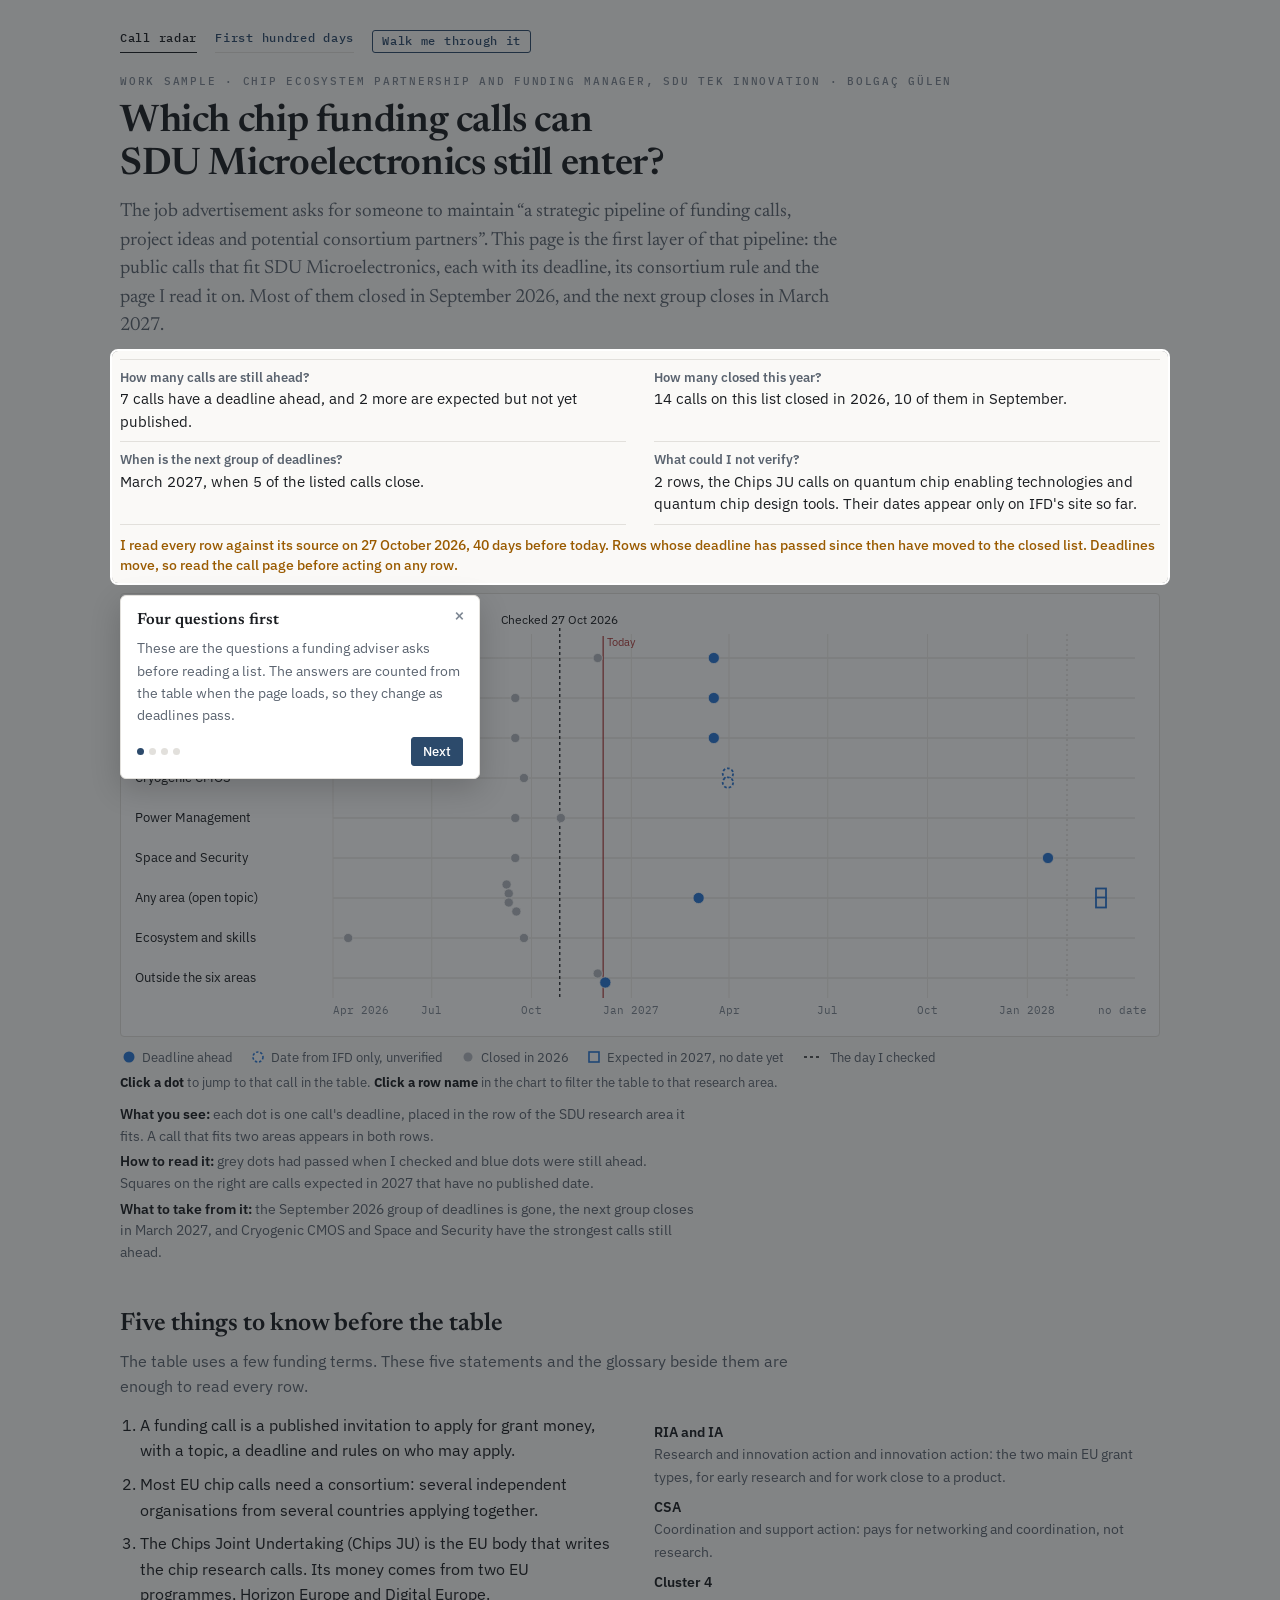
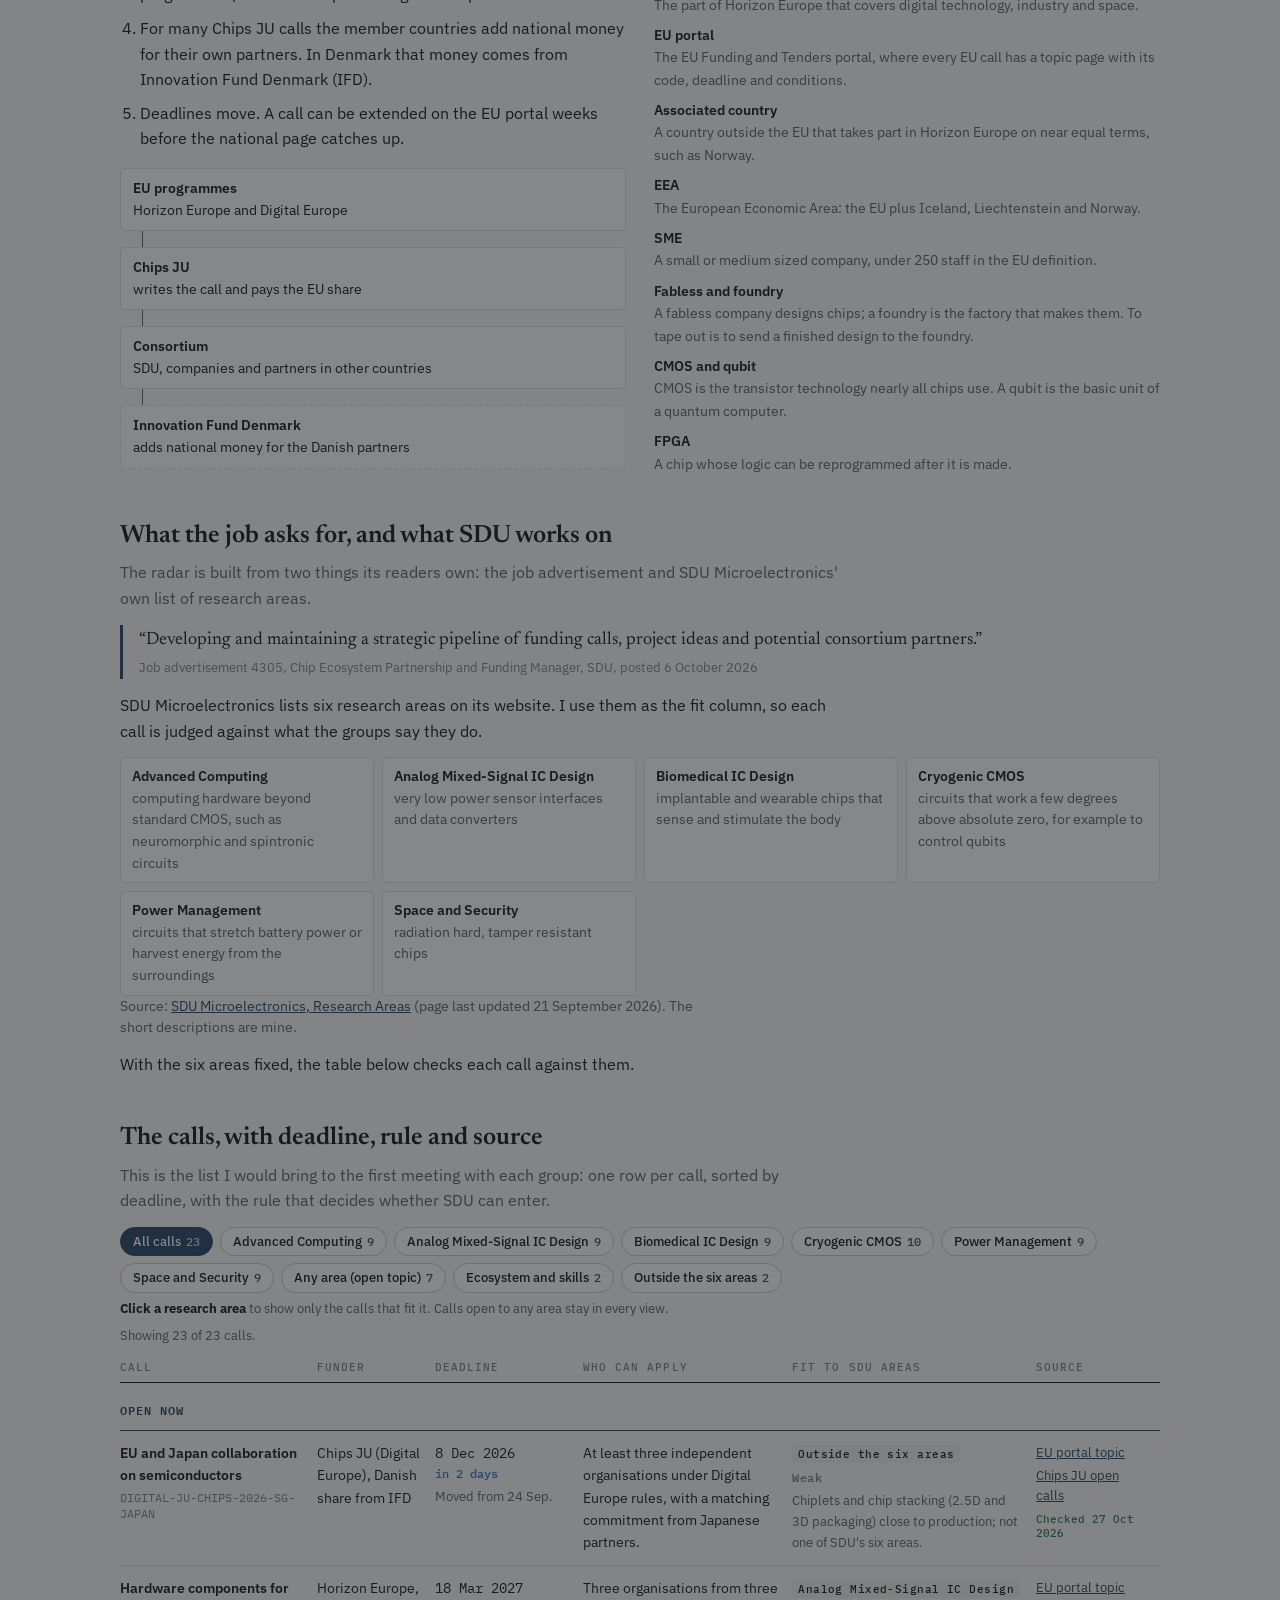
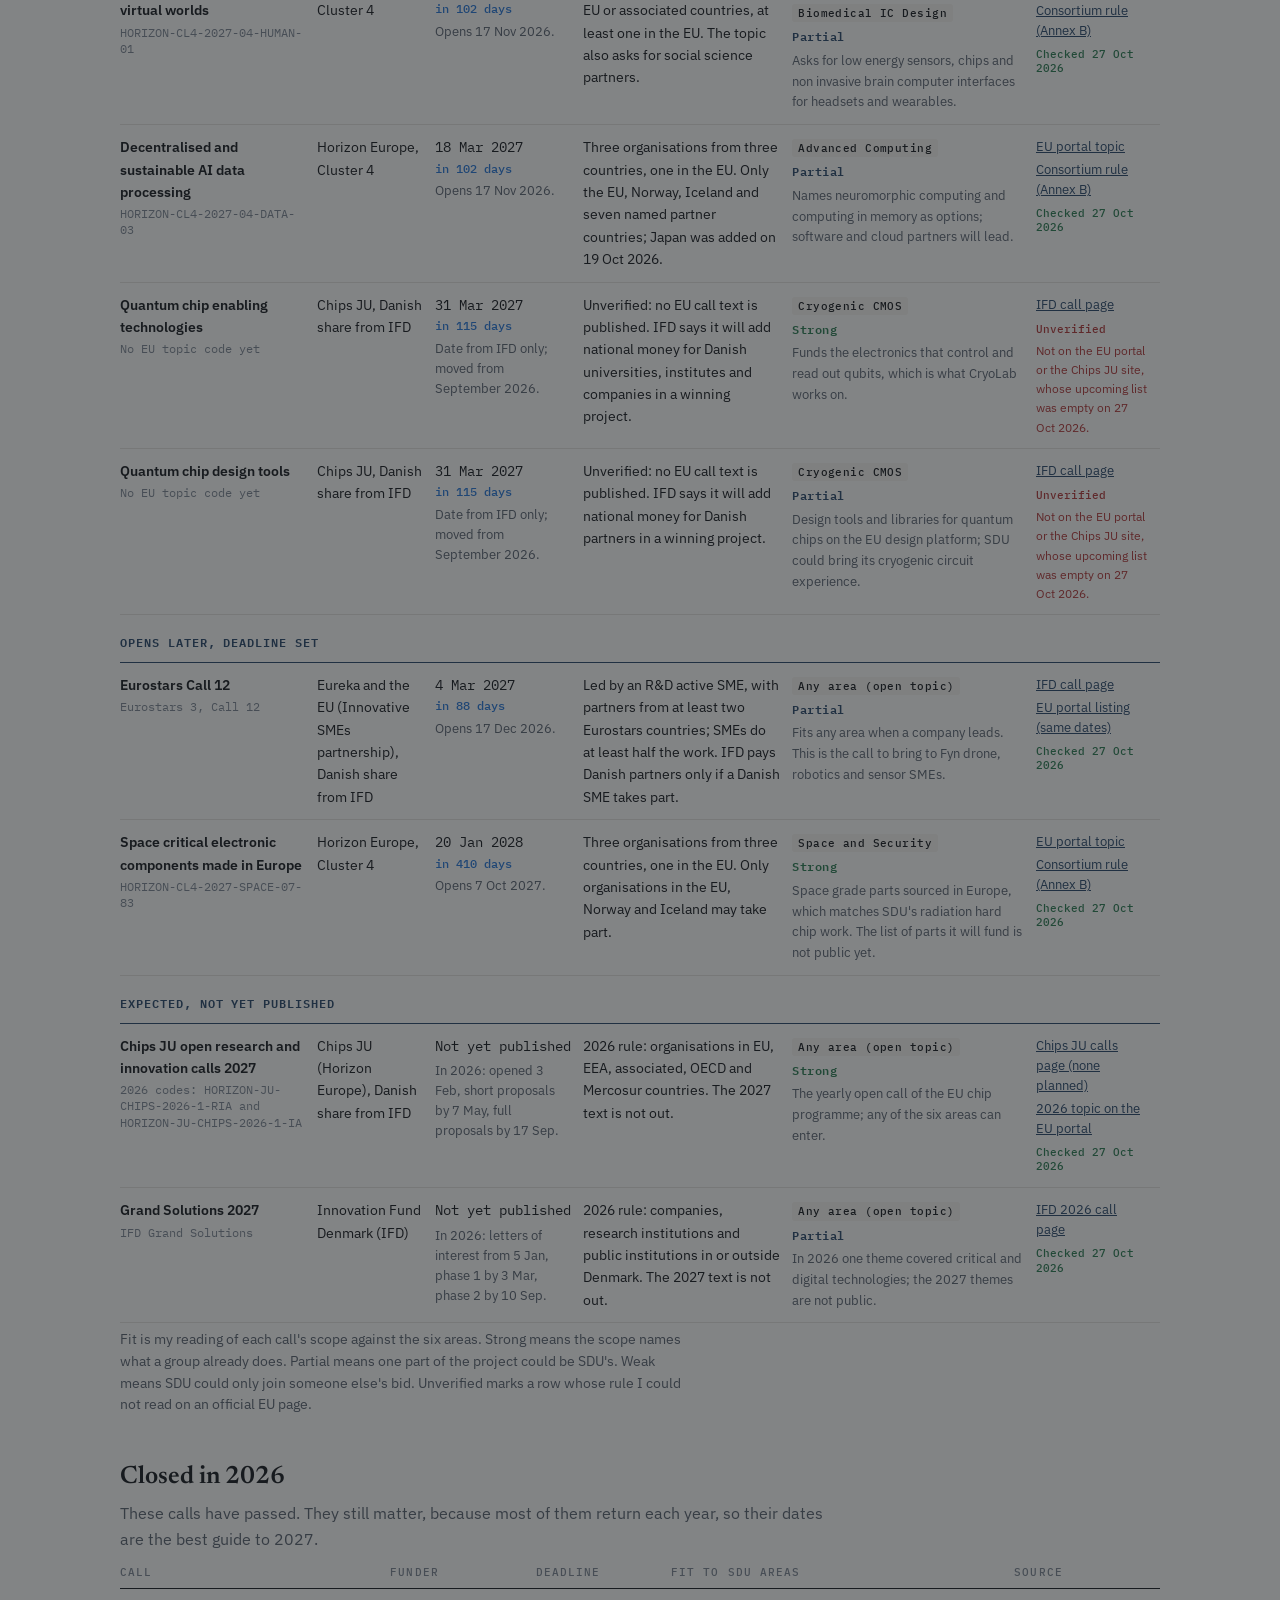
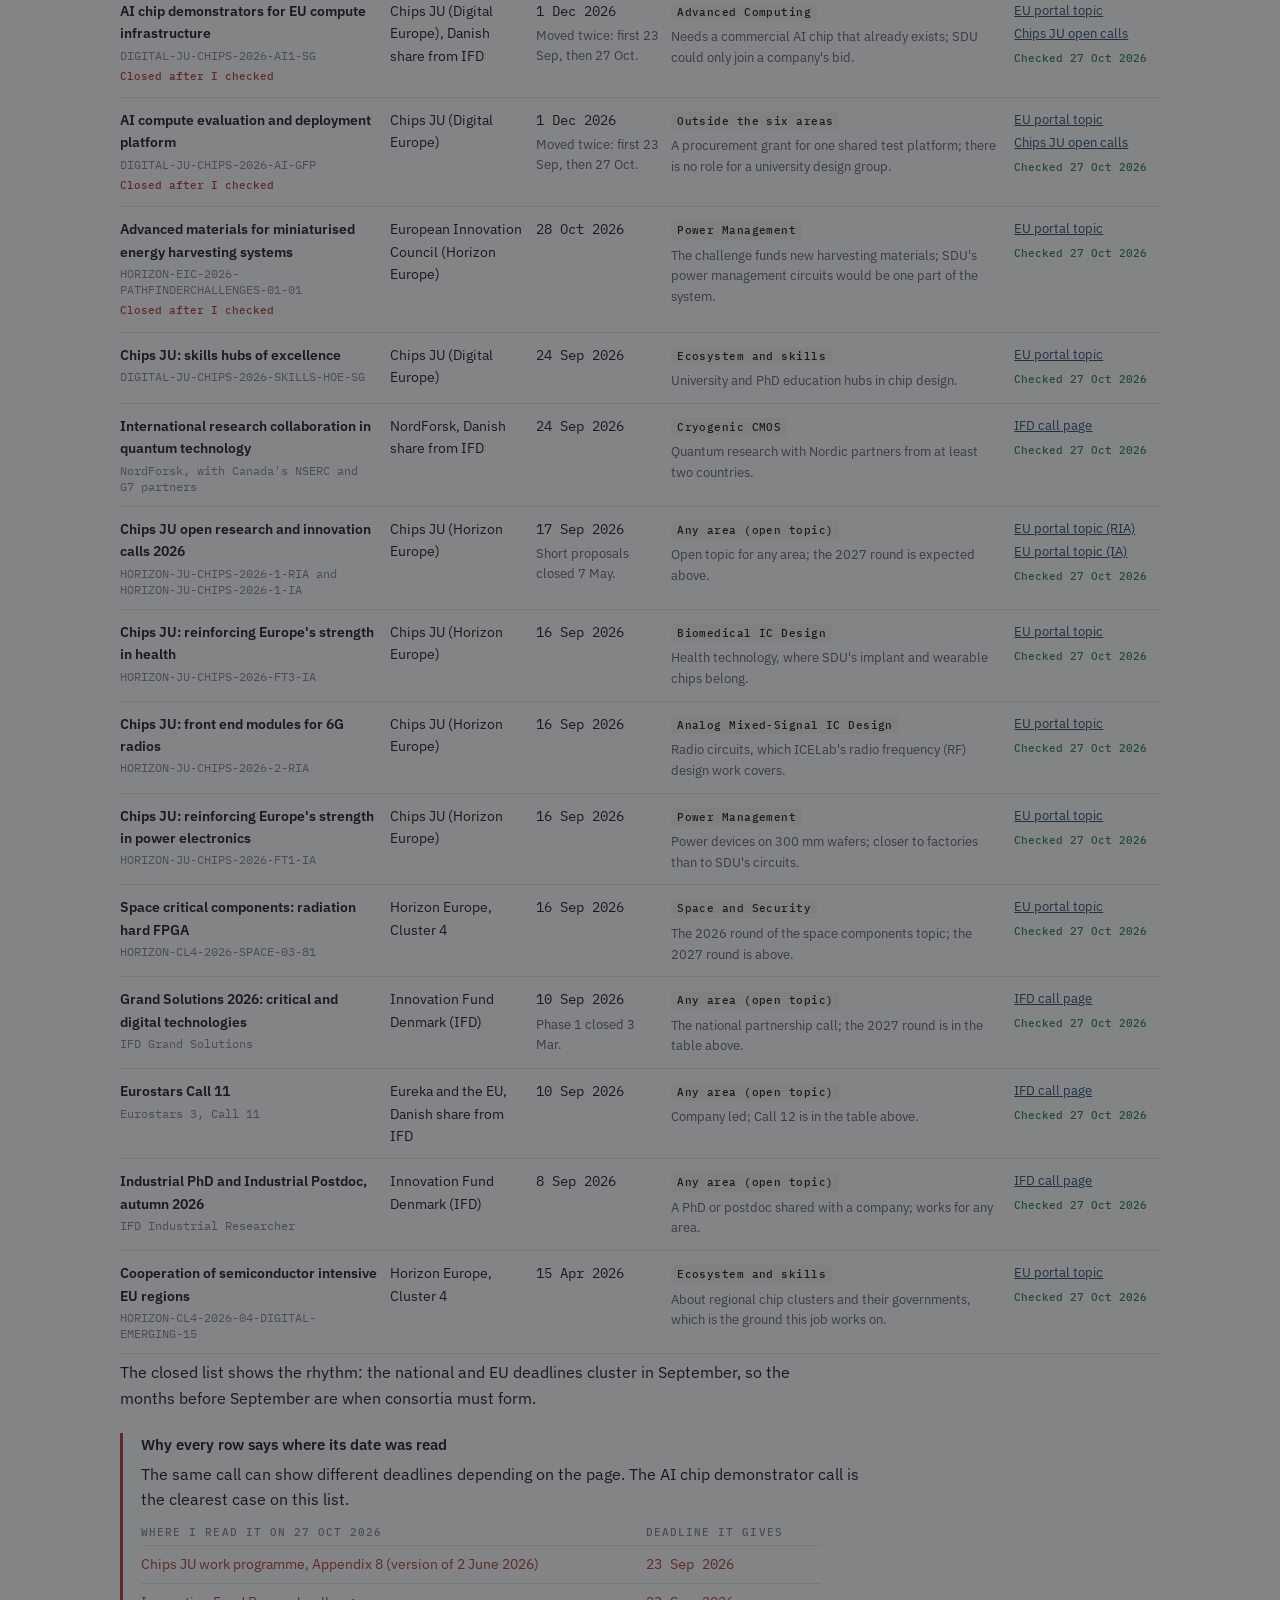
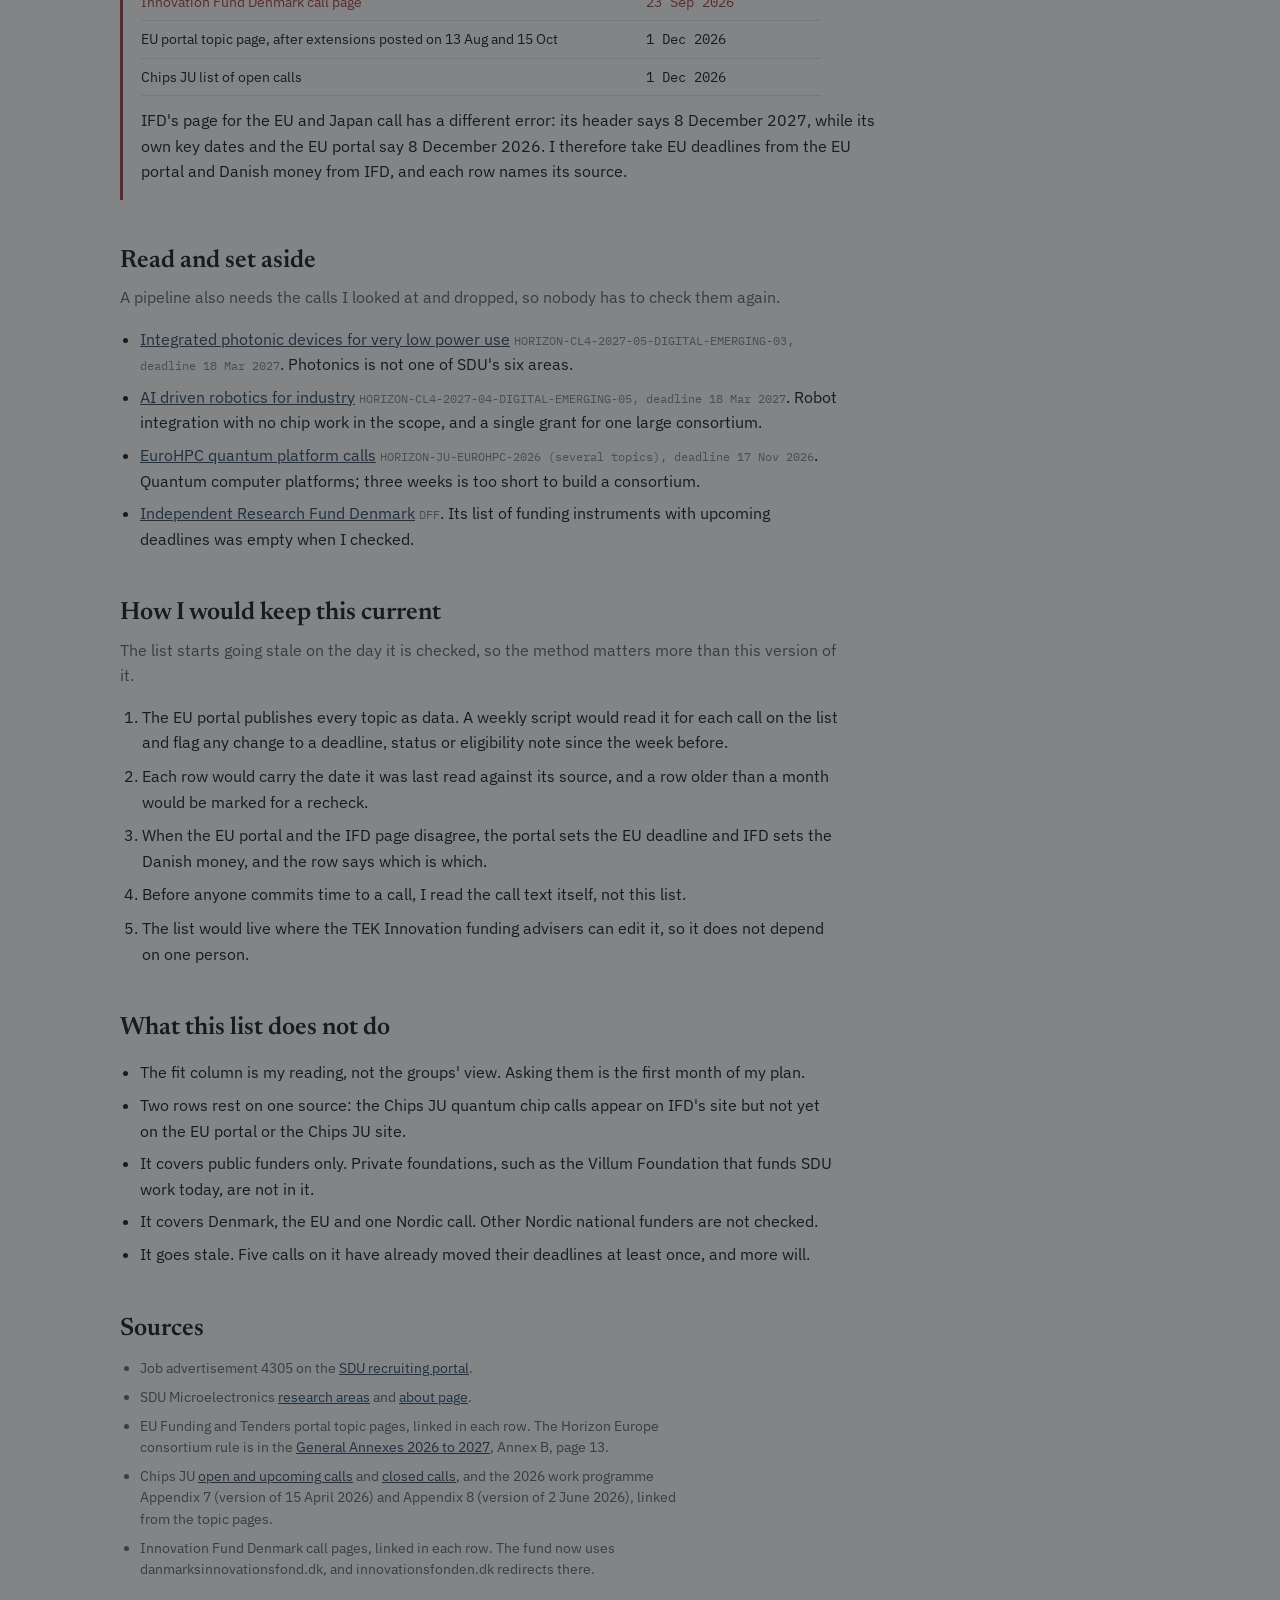
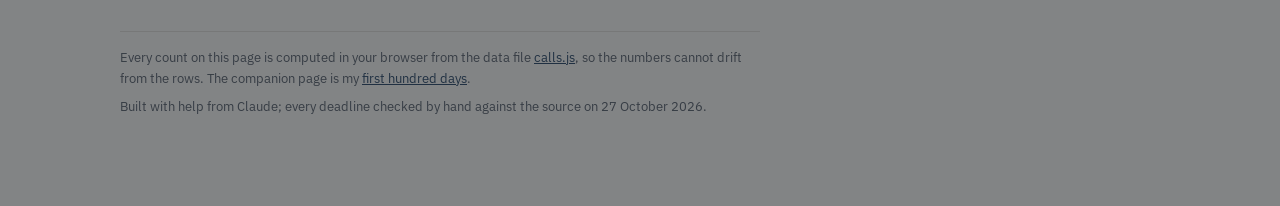
==== index.html @ c06c0b4b "Add call radar and first hundred days pages" ====
<!doctype html>
<html lang="en">
<head>
<meta charset="utf-8">
<meta name="viewport" content="width=device-width, initial-scale=1">
<meta name="color-scheme" content="light">
<title>Call Radar for SDU Microelectronics</title>
<meta name="description" content="Public funding calls that fit SDU Microelectronics, with deadline, consortium rule and source for each, checked 27 October 2026.">
<link rel="preconnect" href="https://fonts.googleapis.com">
<link rel="preconnect" href="https://fonts.gstatic.com" crossorigin>
<link href="https://fonts.googleapis.com/css2?family=Newsreader:opsz,wght@6..72,400;6..72,600&family=IBM+Plex+Sans:wght@400;500;600&family=IBM+Plex+Mono:wght@400;500;600&display=swap" rel="stylesheet">
<link rel="stylesheet" href="style.css">
</head>
<body>
<div class="wrap">

  <nav class="topnav" aria-label="Pages">
    <a href="./" aria-current="page">Call radar</a>
    <a href="100-days.html">First hundred days</a>
    <button type="button" id="tourbtn">Walk me through it</button>
  </nav>

  <div class="eyebrow">Work sample &middot; Chip Ecosystem Partnership and Funding Manager, SDU TEK Innovation &middot; Bolga&ccedil; G&uuml;len</div>
  <h1>Which chip funding calls can SDU Microelectronics still enter?</h1>
  <p class="standfirst">The job advertisement asks for someone to maintain &ldquo;a strategic pipeline of
  funding calls, project ideas and potential consortium partners&rdquo;. This page is the first layer of that
  pipeline: the public calls that fit SDU Microelectronics, each with its deadline, its consortium rule and
  the page I read it on. Most of them closed in September 2026, and the next group closes in March 2027.</p>

  <div id="headline">
    <div class="qa" id="qa">
      <div><b>How many calls are still ahead?</b><span id="q1"></span></div>
      <div><b>How many closed this year?</b><span id="q2"></span></div>
      <div><b>When is the next group of deadlines?</b><span id="q3"></span></div>
      <div><b>What could I not verify?</b><span id="q4"></span></div>
    </div>
    <p class="stale" id="stale"></p>
  </div>

  <figure id="bluf">
    <div class="chartbox"><div id="chart"></div></div>
    <div class="legend" id="legend">
      <span><svg width="14" height="14" aria-hidden="true"><circle cx="7" cy="7" r="5.5" fill="#2a78d6"/></svg>Deadline ahead</span>
      <span><svg width="14" height="14" aria-hidden="true"><circle cx="7" cy="7" r="5" fill="#fff" stroke="#2a78d6" stroke-width="1.6" stroke-dasharray="2.4 1.8"/></svg>Date from IFD only, unverified</span>
      <span><svg width="14" height="14" aria-hidden="true"><circle cx="7" cy="7" r="4.5" fill="#b4b9c0"/></svg>Closed in 2026</span>
      <span><svg width="14" height="14" aria-hidden="true"><rect x="2" y="2" width="10" height="10" fill="#fff" stroke="#2a78d6" stroke-width="1.6"/></svg>Expected in 2027, no date yet</span>
      <span><svg width="22" height="14" aria-hidden="true"><line x1="2" y1="7" x2="20" y2="7" stroke="#1a1d21" stroke-width="1.3" stroke-dasharray="3 3"/></svg>The day I checked</span>
    </div>
    <p class="hint"><b>Click a dot</b> to jump to that call in the table. <b>Click a row name</b> in the chart to filter the table to that research area.</p>
    <div class="caption">
      <p><b>What you see:</b> each dot is one call's deadline, placed in the row of the SDU research area it fits. A call that fits two areas appears in both rows.</p>
      <p><b>How to read it:</b> grey dots had passed when I checked and blue dots were still ahead. Squares on the right are calls expected in 2027 that have no published date.</p>
      <p><b>What to take from it:</b> the September 2026 group of deadlines is gone, the next group closes in March 2027, and Cryogenic CMOS and Space and Security have the strongest calls still ahead.</p>
    </div>
  </figure>

  <h2>Five things to know before the table</h2>
  <p class="why">The table uses a few funding terms. These five statements and the glossary beside them are enough to read every row.</p>
  <div class="two">
    <div>
      <ol class="primer">
        <li>A funding call is a published invitation to apply for grant money, with a topic, a deadline and rules on who may apply.</li>
        <li>Most EU chip calls need a consortium: several independent organisations from several countries applying together.</li>
        <li>The Chips Joint Undertaking (Chips JU) is the EU body that writes the chip research calls. Its money comes from two EU programmes, Horizon Europe and Digital Europe.</li>
        <li>For many Chips JU calls the member countries add national money for their own partners. In Denmark that money comes from Innovation Fund Denmark (IFD).</li>
        <li>Deadlines move. A call can be extended on the EU portal weeks before the national page catches up.</li>
      </ol>
      <div class="flow" aria-label="How a Chips JU project is paid for">
        <div class="box"><b>EU programmes</b>Horizon Europe and Digital Europe</div>
        <div class="link"></div>
        <div class="box"><b>Chips JU</b>writes the call and pays the EU share</div>
        <div class="link"></div>
        <div class="box"><b>Consortium</b>SDU, companies and partners in other countries</div>
        <div class="link"></div>
        <div class="box side"><b>Innovation Fund Denmark</b>adds national money for the Danish partners</div>
      </div>
    </div>
    <dl class="gloss">
      <dt>RIA and IA</dt><dd>Research and innovation action and innovation action: the two main EU grant types, for early research and for work close to a product.</dd>
      <dt>CSA</dt><dd>Coordination and support action: pays for networking and coordination, not research.</dd>
      <dt>Cluster 4</dt><dd>The part of Horizon Europe that covers digital technology, industry and space.</dd>
      <dt>EU portal</dt><dd>The EU Funding and Tenders portal, where every EU call has a topic page with its code, deadline and conditions.</dd>
      <dt>Associated country</dt><dd>A country outside the EU that takes part in Horizon Europe on near equal terms, such as Norway.</dd>
      <dt>EEA</dt><dd>The European Economic Area: the EU plus Iceland, Liechtenstein and Norway.</dd>
      <dt>SME</dt><dd>A small or medium sized company, under 250 staff in the EU definition.</dd>
      <dt>Fabless and foundry</dt><dd>A fabless company designs chips; a foundry is the factory that makes them. To tape out is to send a finished design to the foundry.</dd>
      <dt>CMOS and qubit</dt><dd>CMOS is the transistor technology nearly all chips use. A qubit is the basic unit of a quantum computer.</dd>
      <dt>FPGA</dt><dd>A chip whose logic can be reprogrammed after it is made.</dd>
    </dl>
  </div>

  <h2>What the job asks for, and what SDU works on</h2>
  <p class="why">The radar is built from two things its readers own: the job advertisement and SDU Microelectronics' own list of research areas.</p>
  <blockquote>&ldquo;Developing and maintaining a strategic pipeline of funding calls, project ideas and potential consortium partners.&rdquo;
    <cite>Job advertisement 4305, Chip Ecosystem Partnership and Funding Manager, SDU, posted 6 October 2026</cite></blockquote>
  <p>SDU Microelectronics lists six research areas on its website. I use them as the fit column, so each call is judged against what the groups say they do.</p>
  <ul class="areas" id="arealist"></ul>
  <p class="note">Source: <a href="https://www.sdu.dk/en/forskning/sdu-microelectronics/research-areas">SDU Microelectronics, Research Areas</a> (page last updated 21 September 2026). The short descriptions are mine.</p>
  <p>With the six areas fixed, the table below checks each call against them.</p>

  <h2 id="calls">The calls, with deadline, rule and source</h2>
  <p class="why">This is the list I would bring to the first meeting with each group: one row per call, sorted by deadline, with the rule that decides whether SDU can enter.</p>
  <div class="chips" id="areachips" role="group" aria-label="Filter by research area"></div>
  <p class="hint"><b>Click a research area</b> to show only the calls that fit it. Calls open to any area stay in every view.</p>
  <p class="showing" id="showing"></p>
  <table class="calls" id="opentable">
    <colgroup><col class="c1"><col class="c2"><col class="c3"><col class="c4"><col class="c5"><col class="c6"></colgroup>
    <thead><tr><th>Call</th><th>Funder</th><th>Deadline</th><th>Who can apply</th><th>Fit to SDU areas</th><th>Source</th></tr></thead>
    <tbody></tbody>
  </table>
  <p class="note">Fit is my reading of each call's scope against the six areas. Strong means the scope names what a group already does. Partial means one part of the project could be SDU's. Weak means SDU could only join someone else's bid. Unverified marks a row whose rule I could not read on an official EU page.</p>

  <h2 id="closed">Closed in 2026</h2>
  <p class="why">These calls have passed. They still matter, because most of them return each year, so their dates are the best guide to 2027.</p>
  <table class="calls" id="closedtable">
    <colgroup><col style="width:26%"><col style="width:14%"><col style="width:13%"><col style="width:33%"><col style="width:14%"></colgroup>
    <thead><tr><th>Call</th><th>Funder</th><th>Deadline</th><th>Fit to SDU areas</th><th>Source</th></tr></thead>
    <tbody></tbody>
  </table>
  <p>The closed list shows the rhythm: the national and EU deadlines cluster in September, so the months before September are when consortia must form.</p>

  <div class="warnbox" id="disagree">
    <div id="disagree-core">
    <h3>Why every row says where its date was read</h3>
    <p>The same call can show different deadlines depending on the page. The AI chip demonstrator call is the clearest case on this list.</p>
    <table class="mini">
      <thead><tr><th>Where I read it on 27 Oct 2026</th><th>Deadline it gives</th></tr></thead>
      <tbody>
        <tr class="odd"><td>Chips JU work programme, Appendix 8 (version of 2 June 2026)</td><td class="d">23 Sep 2026</td></tr>
        <tr class="odd"><td>Innovation Fund Denmark call page</td><td class="d">23 Sep 2026</td></tr>
        <tr><td>EU portal topic page, after extensions posted on 13 Aug and 15 Oct</td><td class="d">1 Dec 2026</td></tr>
        <tr><td>Chips JU list of open calls</td><td class="d">1 Dec 2026</td></tr>
      </tbody>
    </table>
    </div>
    <p>IFD's page for the EU and Japan call has a different error: its header says 8 December 2027, while its own key dates and the EU portal say 8 December 2026. I therefore take EU deadlines from the EU portal and Danish money from IFD, and each row names its source.</p>
  </div>

  <h2>Read and set aside</h2>
  <p class="why">A pipeline also needs the calls I looked at and dropped, so nobody has to check them again.</p>
  <ul class="plain" id="setaside"></ul>

  <h2>How I would keep this current</h2>
  <p class="why">The list starts going stale on the day it is checked, so the method matters more than this version of it.</p>
  <ol class="steps">
    <li>The EU portal publishes every topic as data. A weekly script would read it for each call on the list and flag any change to a deadline, status or eligibility note since the week before.</li>
    <li>Each row would carry the date it was last read against its source, and a row older than a month would be marked for a recheck.</li>
    <li>When the EU portal and the IFD page disagree, the portal sets the EU deadline and IFD sets the Danish money, and the row says which is which.</li>
    <li>Before anyone commits time to a call, I read the call text itself, not this list.</li>
    <li>The list would live where the TEK Innovation funding advisers can edit it, so it does not depend on one person.</li>
  </ol>

  <h2>What this list does not do</h2>
  <ul class="plain">
    <li>The fit column is my reading, not the groups' view. Asking them is the first month of my plan.</li>
    <li>Two rows rest on one source: the Chips JU quantum chip calls appear on IFD's site but not yet on the EU portal or the Chips JU site.</li>
    <li>It covers public funders only. Private foundations, such as the Villum Foundation that funds SDU work today, are not in it.</li>
    <li>It covers Denmark, the EU and one Nordic call. Other Nordic national funders are not checked.</li>
    <li>It goes stale. Five calls on it have already moved their deadlines at least once, and more will.</li>
  </ul>

  <h2>Sources</h2>
  <ul class="plain note">
    <li>Job advertisement 4305 on the <a href="https://fa-eosd-saasfaprod1.fa.ocs.oraclecloud.com/hcmUI/CandidateExperience/en/sites/CX_1001/job/4305">SDU recruiting portal</a>.</li>
    <li>SDU Microelectronics <a href="https://www.sdu.dk/en/forskning/sdu-microelectronics/research-areas">research areas</a> and <a href="https://www.sdu.dk/en/forskning/sdu-microelectronics/about-sdu-microelectronics">about page</a>.</li>
    <li>EU Funding and Tenders portal topic pages, linked in each row. The Horizon Europe consortium rule is in the <a href="https://ec.europa.eu/info/funding-tenders/opportunities/docs/2021-2027/horizon/wp-call/2026-2027/wp-15-general-annexes_horizon-2026-2027_en.pdf">General Annexes 2026 to 2027</a>, Annex B, page 13.</li>
    <li>Chips JU <a href="https://www.chips-ju.europa.eu/Open-and-Upcoming-Calls">open and upcoming calls</a> and <a href="https://www.chips-ju.europa.eu/Closed-Calls">closed calls</a>, and the 2026 work programme Appendix 7 (version of 15 April 2026) and Appendix 8 (version of 2 June 2026), linked from the topic pages.</li>
    <li>Innovation Fund Denmark call pages, linked in each row. The fund now uses danmarksinnovationsfond.dk, and innovationsfonden.dk redirects there.</li>
  </ul>

  <footer>
    <p>Every count on this page is computed in your browser from the data file <a href="https://github.com/bolgacg/call-radar/blob/main/calls.js">calls.js</a>, so the numbers cannot drift from the rows. The companion page is my <a href="100-days.html">first hundred days</a>.</p>
    <p>Built with help from Claude; every deadline checked by hand against the source on 27 October 2026.</p>
  </footer>
</div>
<script src="calls.js"></script>
<script src="app.js"></script>
</body>
</html>
---- style.css ----
/* House editorial style, light mode only. */
:root{
  color-scheme: light;
  --paper:#faf9f7; --ink:#1a1d21; --soft:#5b6470; --faint:#7d8793; --rule:#e2e0dc;
  --pos:#2f7d54; --neg:#b03a3a; --accent:#2c4a6b; --panel:#f3f1ed;
  --ahead:#2a78d6; --past:#b4b9c0; --warn:#9a5b00;
  --serif:'Newsreader',Georgia,'Times New Roman',serif;
  --sans:'IBM Plex Sans',system-ui,-apple-system,sans-serif;
  --mono:'IBM Plex Mono',ui-monospace,'SF Mono',monospace;
}
*{box-sizing:border-box}
html{background:var(--paper)}
body{background:var(--paper);color:var(--ink);font:16px/1.6 var(--sans);margin:0;padding:30px 16px 80px;overflow-x:hidden}
.wrap{max-width:1040px;margin:0 auto}
.narrow{max-width:72ch}
a{color:var(--accent)}
a:hover{color:var(--ink)}

.topnav{display:flex;flex-wrap:wrap;gap:6px 18px;font:500 12px/1.4 var(--mono);letter-spacing:.06em;margin:0 0 20px}
.topnav a{text-decoration:none;border-bottom:1px solid var(--rule);padding-bottom:2px}
.topnav a[aria-current]{color:var(--ink);border-bottom-color:var(--ink)}
.topnav button{font:inherit;letter-spacing:inherit;background:none;border:1px solid var(--accent);color:var(--accent);border-radius:3px;padding:2px 9px;cursor:pointer}
.topnav button:hover{background:var(--accent);color:#fff}

.eyebrow{font:500 11px/1.5 var(--mono);letter-spacing:.16em;text-transform:uppercase;color:var(--faint);margin-bottom:12px}
h1{font:600 38px/1.12 var(--serif);letter-spacing:-.01em;margin:0 0 12px;text-wrap:balance;max-width:24ch}
.standfirst{font:400 19px/1.5 var(--serif);color:var(--soft);margin:0 0 18px;max-width:66ch}
h2{font:600 25px/1.25 var(--serif);margin:46px 0 8px;text-wrap:balance}
h3{font:600 15px/1.35 var(--sans);margin:22px 0 6px}
p{margin:0 0 13px}
.wrap > p{max-width:72ch}
.why{color:var(--soft);max-width:68ch}
.num{font-family:var(--mono);font-variant-numeric:tabular-nums}

/* headline questions */
.qa{display:grid;grid-template-columns:minmax(0,1fr) minmax(0,1fr);column-gap:28px;border-top:1px solid var(--rule);margin:0 0 6px}
.qa div{display:grid;grid-template-columns:minmax(0,1fr);align-content:start;gap:1px;padding:8px 0;border-bottom:1px solid var(--rule);font-size:15px;line-height:1.5}
.qa b{font-weight:600;font-size:13px;color:var(--soft)}
.qa span{color:var(--ink)}
.stale{font:400 13.5px/1.5 var(--sans);color:var(--soft);margin:10px 0 0}
.stale.old{color:var(--warn);font-weight:500}

/* figure */
figure{margin:18px 0 8px}
.chartbox{border:1px solid var(--rule);border-radius:4px;background:#fff;padding:10px 10px 4px}
.chartbox svg{display:block;width:100%;height:auto;overflow:visible}
.legend{display:flex;flex-wrap:wrap;gap:6px 18px;font-size:12.5px;color:var(--soft);margin:10px 2px 2px}
.legend span{display:inline-flex;align-items:center;gap:6px}
.caption{font-size:13.5px;color:var(--soft);margin:10px 0 0;max-width:72ch}
.caption p{margin:0 0 4px}
.caption b{color:var(--ink);font-weight:600}
.hint{font-size:13px;color:var(--soft);margin:6px 0 0}
.hint b{color:var(--ink)}

/* primer and glossary */
.two{display:grid;grid-template-columns:minmax(0,1fr) minmax(0,1fr);gap:28px}
.primer{margin:0;padding-left:20px}
.primer li{margin:0 0 8px}
.flow{display:grid;grid-template-columns:minmax(0,1fr);gap:0;margin:16px 0 4px;font-size:13.5px}
.flow .box{border:1px solid var(--rule);background:#fff;border-radius:4px;padding:9px 12px}
.flow .box b{display:block;font-weight:600;font-size:13.5px}
.flow .link{height:16px;border-left:1px solid var(--soft);margin-left:22px}
.flow .side{border-style:dashed}
dl.gloss{margin:0;font-size:14px}
dl.gloss dt{font-weight:600;margin-top:8px}
dl.gloss dd{margin:0;color:var(--soft)}

blockquote{margin:14px 0;padding:2px 0 2px 16px;border-left:3px solid var(--accent);font:400 18px/1.45 var(--serif)}
blockquote cite{display:block;font:400 12.5px/1.4 var(--sans);color:var(--faint);margin-top:6px;font-style:normal}
.areas{list-style:none;padding:0;margin:8px 0 0;display:grid;grid-template-columns:repeat(auto-fill,minmax(250px,1fr));gap:8px}
.areas li{border:1px solid var(--rule);background:#fff;border-radius:4px;padding:8px 11px;font-size:13.5px;color:var(--soft)}
.areas li b{display:block;color:var(--ink);font-weight:600}

/* chips */
.chips{display:flex;flex-wrap:wrap;gap:7px;margin:12px 0 4px}
.chip{font:500 13px/1.2 var(--sans);border:1px solid #c9cdd3;background:#fff;color:var(--ink);border-radius:999px;padding:6px 12px;cursor:pointer}
.chip:hover{border-color:var(--accent)}
.chip[aria-pressed="true"]{background:var(--accent);border-color:var(--accent);color:#fff}
.chip .c{font-family:var(--mono);font-size:11.5px;opacity:.8;margin-left:5px}
.showing{font-size:13px;color:var(--soft);margin:6px 0 0}

/* call table */
table.calls{width:100%;border-collapse:collapse;margin:14px 0 6px;font-size:14px}
table.calls th{font:500 10.5px/1.3 var(--mono);letter-spacing:.1em;text-transform:uppercase;color:var(--faint);text-align:left;padding:0 10px 8px 0;border-bottom:1px solid var(--ink);vertical-align:bottom}
table.calls td{padding:11px 12px 11px 0;border-bottom:1px solid var(--rule);vertical-align:top}
table.calls tr.group td{font:600 12px/1.3 var(--mono);letter-spacing:.08em;text-transform:uppercase;color:var(--accent);padding-top:20px;border-bottom:1px solid var(--accent)}
table.calls tr.hidden{display:none}
table.calls tr.flash td{background:#fff6d6}
.cname{font-weight:600;line-height:1.35}
.code{display:block;font:400 11.5px/1.4 var(--mono);color:var(--faint);margin-top:3px;overflow-wrap:anywhere}
.dl{font-family:var(--mono);font-variant-numeric:tabular-nums;white-space:nowrap}
.left{display:block;font:500 12px/1.4 var(--mono);color:var(--ahead);margin-top:2px}
.left.past{color:var(--neg)}
.dnote{display:block;font-size:12.5px;color:var(--soft);margin-top:3px}
.tag{display:inline-block;font:500 11px/1.3 var(--mono);letter-spacing:.04em;border-radius:3px;padding:2px 6px;margin:0 4px 3px 0;background:var(--panel);color:var(--ink);white-space:nowrap}
.lvl{font:600 12px/1.3 var(--mono);letter-spacing:.04em}
.lvl.Strong{color:var(--pos)} .lvl.Partial{color:var(--accent)} .lvl.Weak,.lvl.None{color:var(--faint)}
.fitwhy{display:block;font-size:13px;color:var(--soft);margin-top:3px}
.src a{display:block;font-size:12.5px;margin-bottom:3px}
.ver{display:inline-block;font:500 11px/1.3 var(--mono);margin-top:4px;color:var(--pos)}
.ver.no{color:var(--neg)}
.vnote{display:block;font-size:12px;color:var(--neg);margin-top:2px}
.after{display:inline-block;font:500 11px/1.3 var(--mono);color:var(--neg);margin-top:3px}
.empty{color:var(--soft);font-size:14px;padding:12px 0}
col.c1{width:21%} col.c2{width:12%} col.c3{width:12%} col.c4{width:23%} col.c5{width:19%} col.c6{width:13%}

.note{font-size:13.5px;color:var(--soft);max-width:72ch}

/* aside boxes */
.callout{border-left:3px solid var(--accent);padding:2px 0 2px 18px;margin:22px 0;max-width:76ch}
.warnbox{border-left:3px solid var(--neg);padding:2px 0 2px 18px;margin:22px 0;max-width:76ch}
.warnbox h3,.callout h3{margin-top:0}
table.mini{border-collapse:collapse;font-size:14px;margin:8px 0 12px;width:100%;max-width:680px}
table.mini th{font:500 10.5px/1.3 var(--mono);letter-spacing:.1em;text-transform:uppercase;color:var(--faint);text-align:left;padding:0 12px 6px 0;border-bottom:1px solid var(--rule)}
table.mini td{padding:7px 12px 7px 0;border-bottom:1px solid var(--rule);vertical-align:top}
table.mini td.d{font-family:var(--mono);white-space:nowrap}
table.mini tr.odd td{color:var(--neg)}
ul.plain{padding-left:20px;max-width:72ch}
ul.plain li{margin-bottom:7px}
ol.steps{padding-left:22px;max-width:72ch}
ol.steps li{margin-bottom:8px}

footer{margin-top:50px;padding-top:16px;border-top:1px solid var(--rule);font-size:13px;color:var(--soft);max-width:80ch}
footer p{margin:0 0 8px}

/* tour */
.tour-hole{position:absolute;z-index:50;border-radius:6px;box-shadow:0 0 0 9999px rgba(22,25,30,.52);pointer-events:none;transition:all .25s ease;outline:2px solid #fff}
.tour-card{position:absolute;z-index:51;background:#fff;border:1px solid var(--rule);border-radius:6px;box-shadow:0 10px 30px rgba(0,0,0,.18);padding:14px 16px 12px;width:min(360px,calc(100vw - 32px));font-size:14px}
.tour-card h4{font:600 16px/1.3 var(--serif);margin:0 0 6px}
.tour-card p{margin:0 0 10px;color:var(--soft)}
.tour-card .row{display:flex;align-items:center;justify-content:space-between;gap:8px}
.tour-card .dots{display:flex;gap:5px}
.tour-card .dots i{width:7px;height:7px;border-radius:50%;background:var(--rule)}
.tour-card .dots i.on{background:var(--accent)}
.tour-card button{font:500 13px/1 var(--sans);border:1px solid var(--accent);background:#fff;color:var(--accent);border-radius:3px;padding:7px 11px;cursor:pointer}
.tour-card button.primary{background:var(--accent);color:#fff}
.tour-card .x{position:absolute;top:6px;right:8px;border:none;padding:4px 6px;font-size:18px;color:var(--faint)}

/* 100 days */
.phase{display:grid;grid-template-columns:110px minmax(0,1fr);gap:22px;border-top:1px solid var(--rule);padding:18px 0 6px}
.phase .d .wd{font:500 10px/1.6 var(--mono);letter-spacing:.14em;text-transform:uppercase;color:var(--faint)}
.phase .d .dt{font:600 20px/1.15 var(--serif)}
.phase .d .goal{font-size:12.5px;color:var(--soft);margin-top:6px}
.item{padding:0 0 14px}
.item .t{font:600 15px/1.4 var(--sans)}
.item .m{font-size:14.5px;line-height:1.6;color:var(--soft);margin-top:2px}
.item .m b{color:var(--ink);font-weight:600}
.deliver{border-left:3px solid var(--accent);padding:2px 0 2px 12px;font-size:14px;margin:2px 0 12px}

@media (max-width:760px){
  body{padding:28px 16px 64px}
  h1{font-size:30px}
  .standfirst{font-size:17px}
  h2{font-size:22px}
  .qa{grid-template-columns:minmax(0,1fr)}
  .two{grid-template-columns:minmax(0,1fr);gap:8px}
  table.calls, table.calls tbody, table.calls tr, table.calls td{display:block;width:100%}
  table.calls colgroup, table.calls thead{display:none}
  table.calls tr{border-bottom:1px solid var(--rule);padding:12px 0}
  table.calls tr.group{border-bottom:none;padding:0}
  table.calls tr.hidden{display:none}
  table.calls td{border:none;padding:3px 0}
  table.calls td[data-k]::before{content:attr(data-k);display:block;font:500 10px/1.4 var(--mono);letter-spacing:.1em;text-transform:uppercase;color:var(--faint);margin-top:6px}
  table.calls td.first::before{display:none}
  .phase{grid-template-columns:minmax(0,1fr);gap:6px}
}
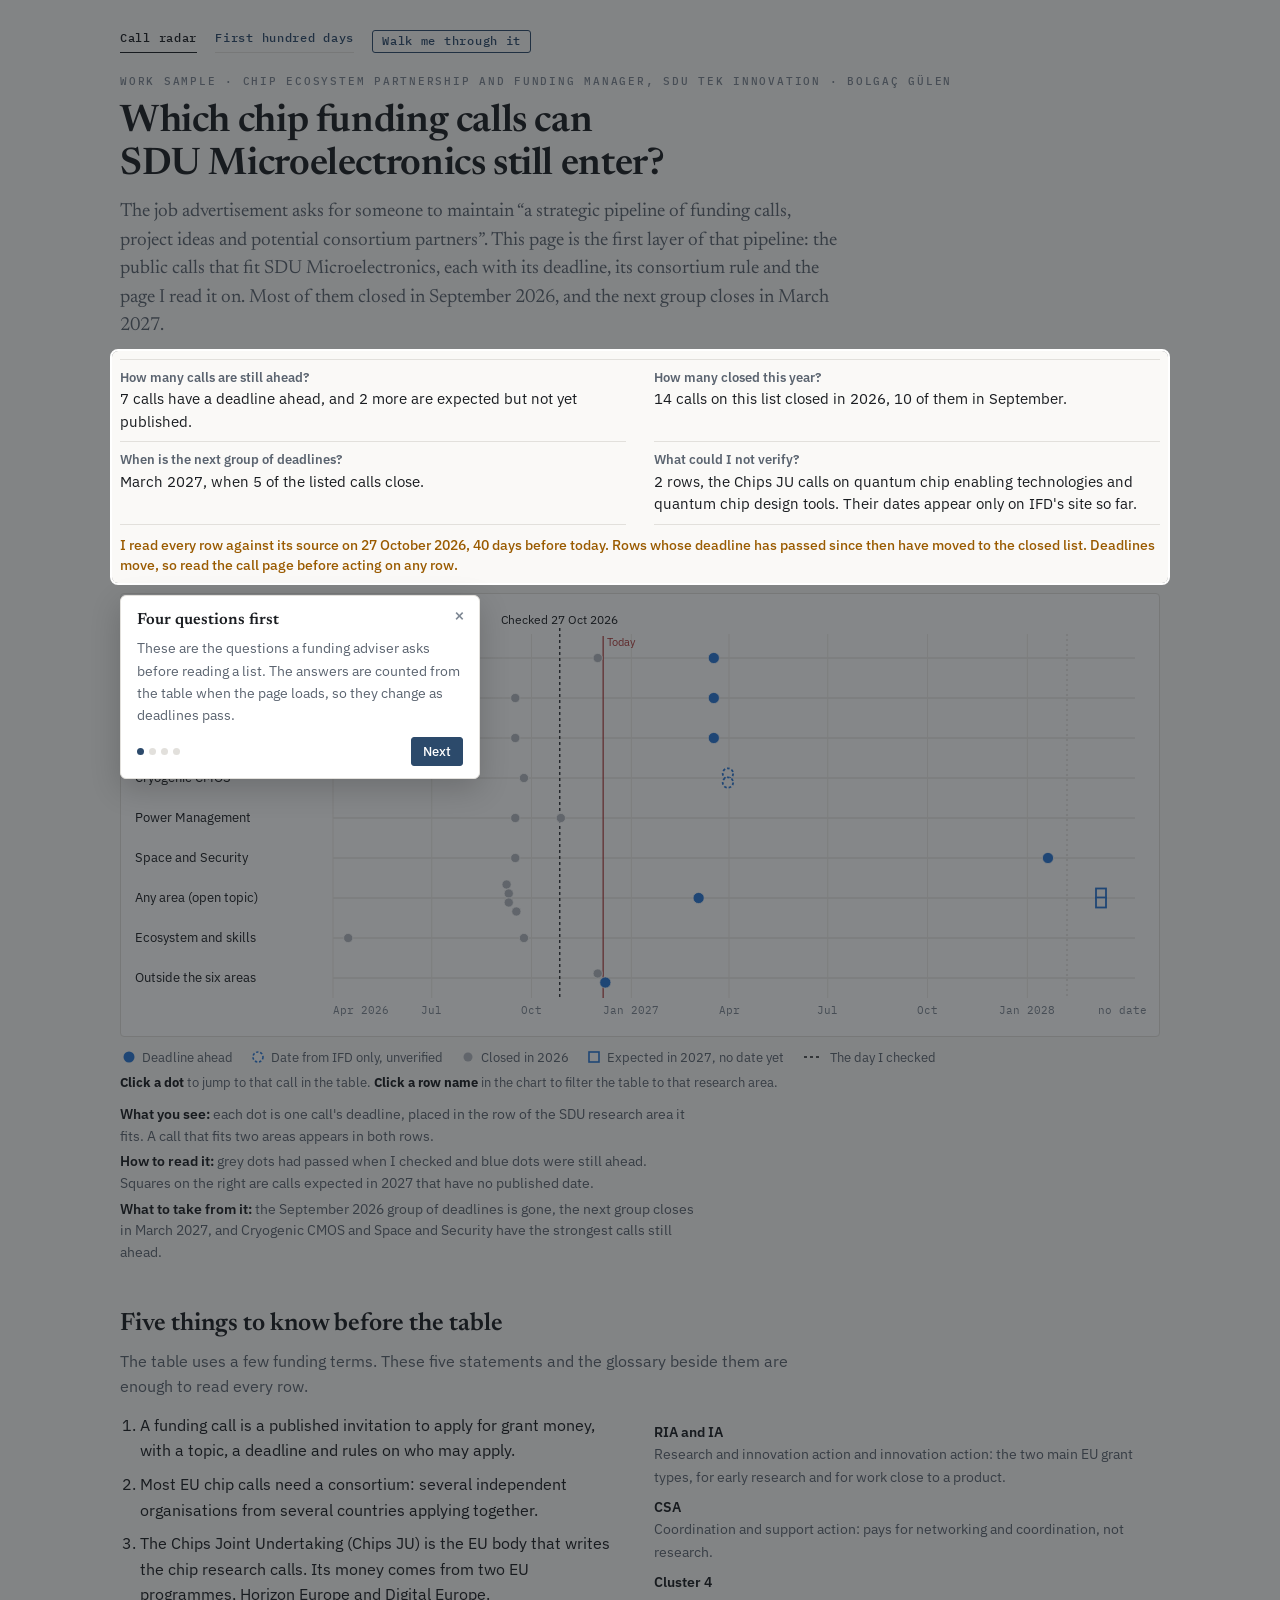
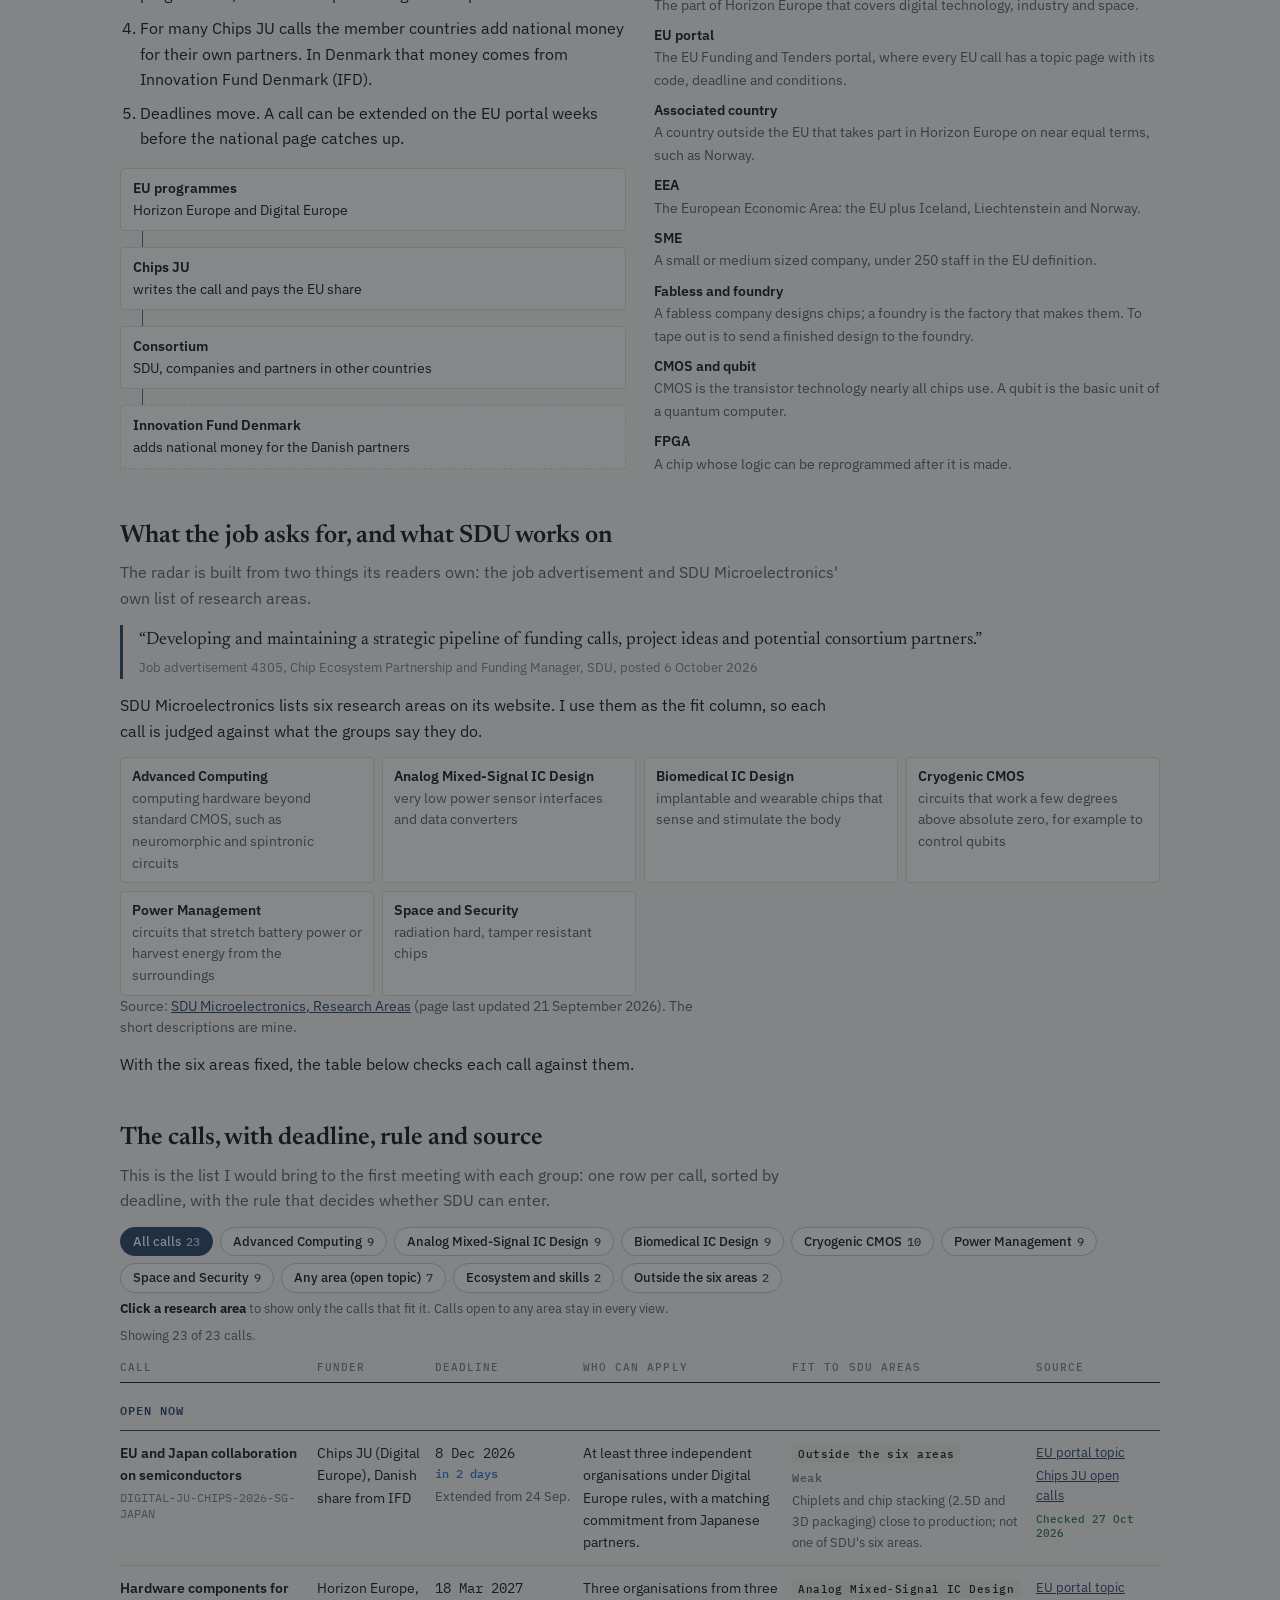
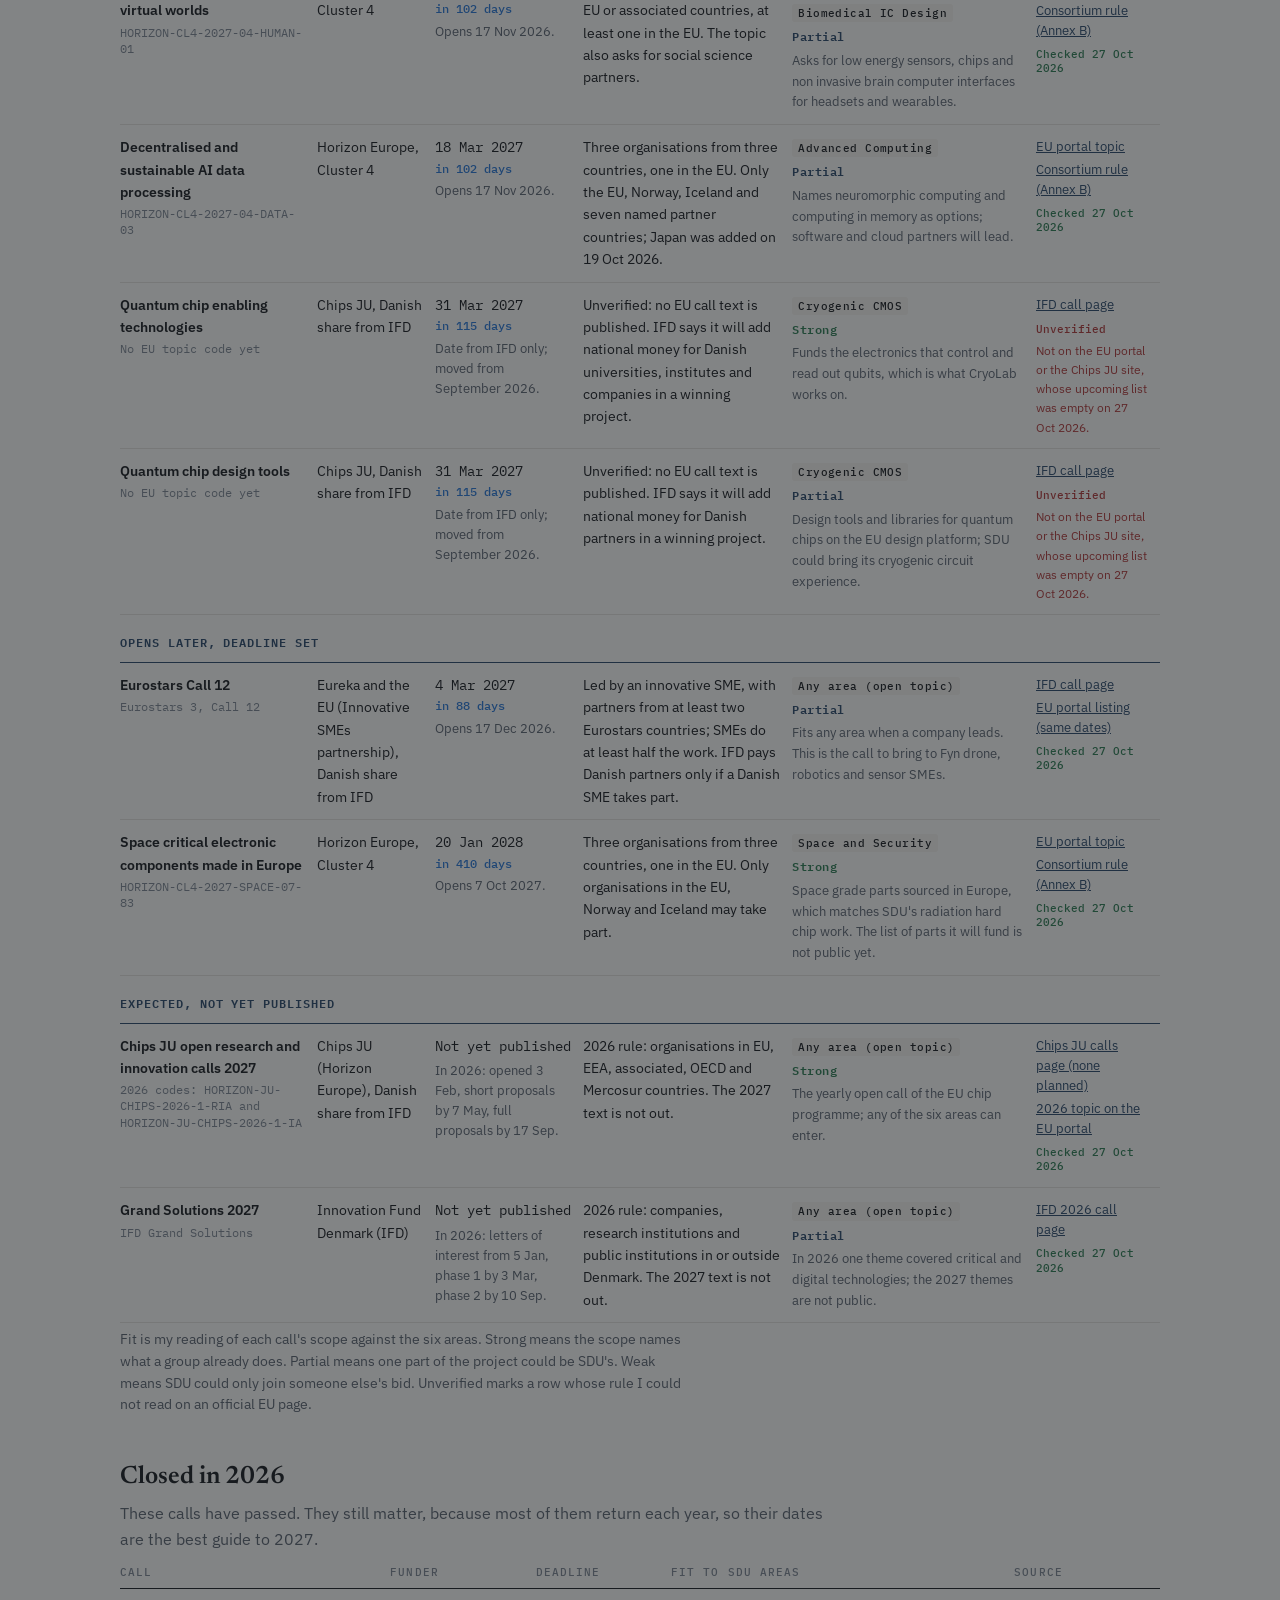
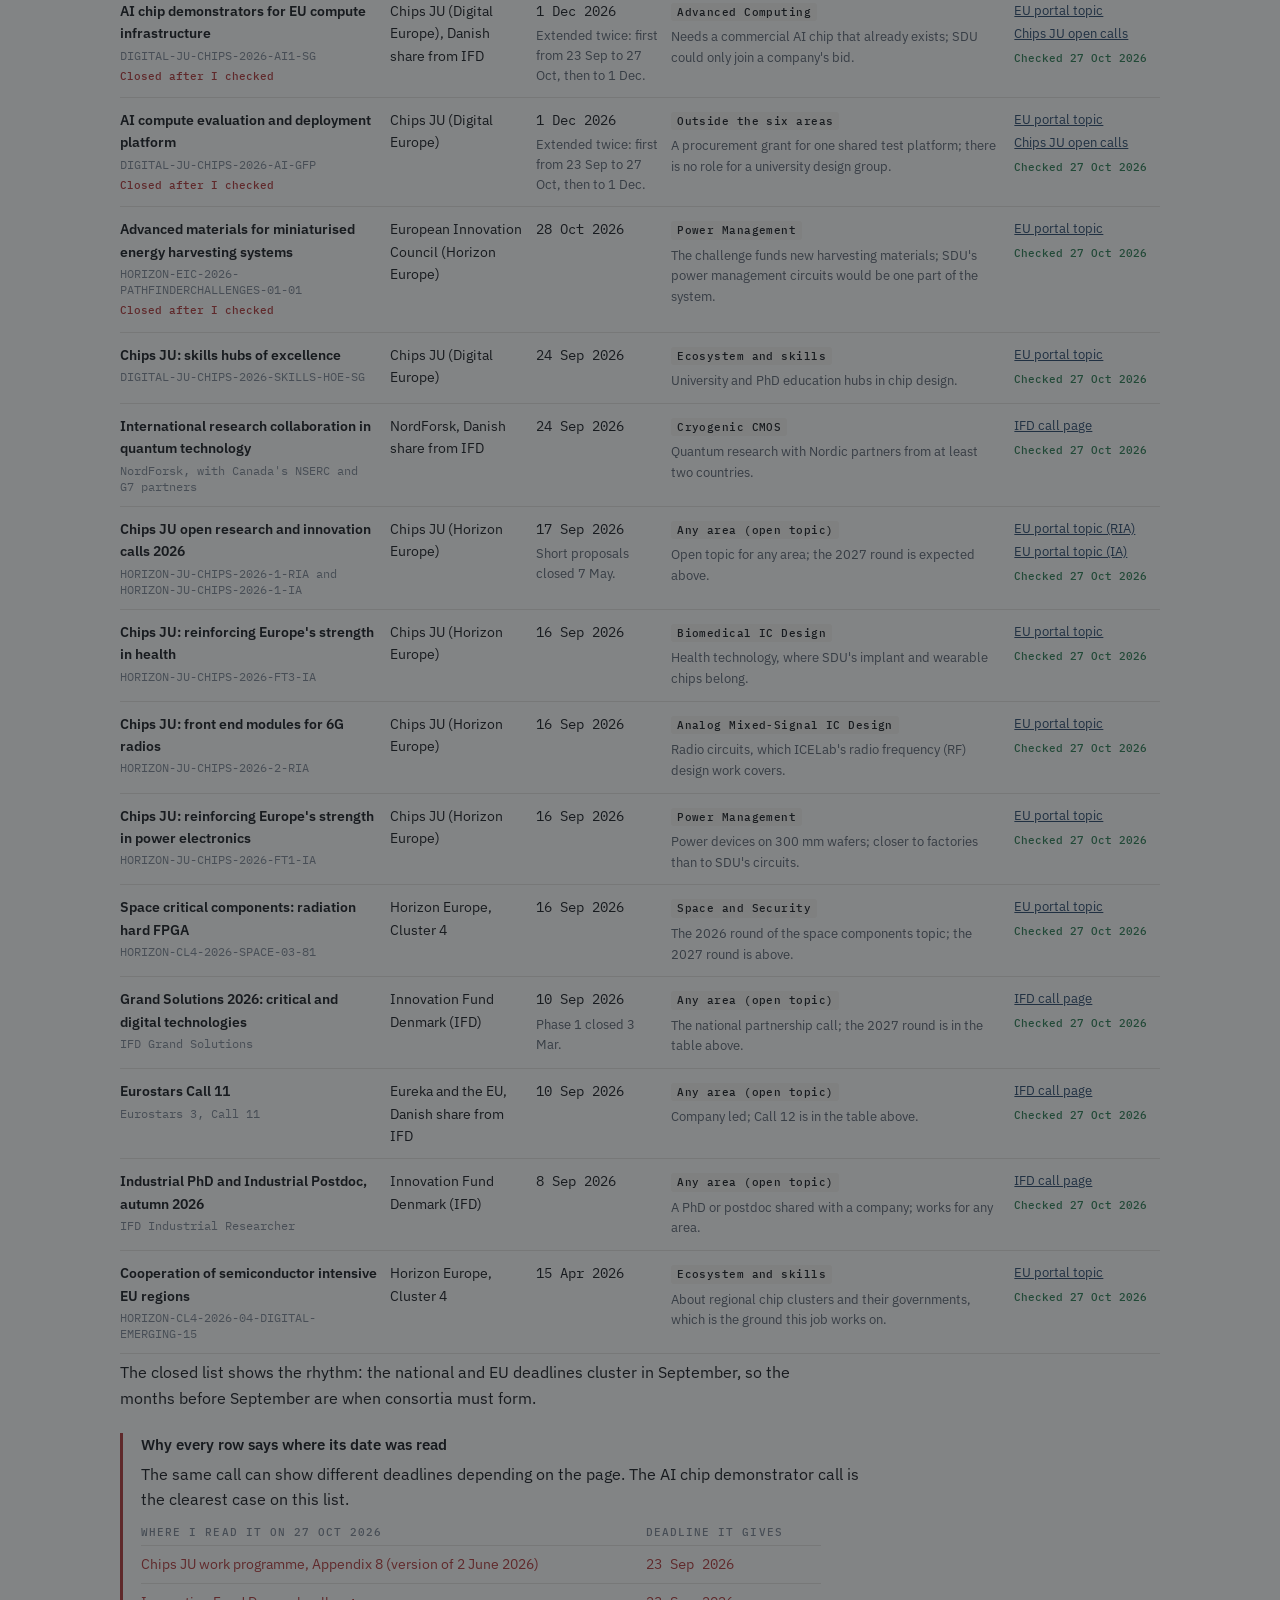
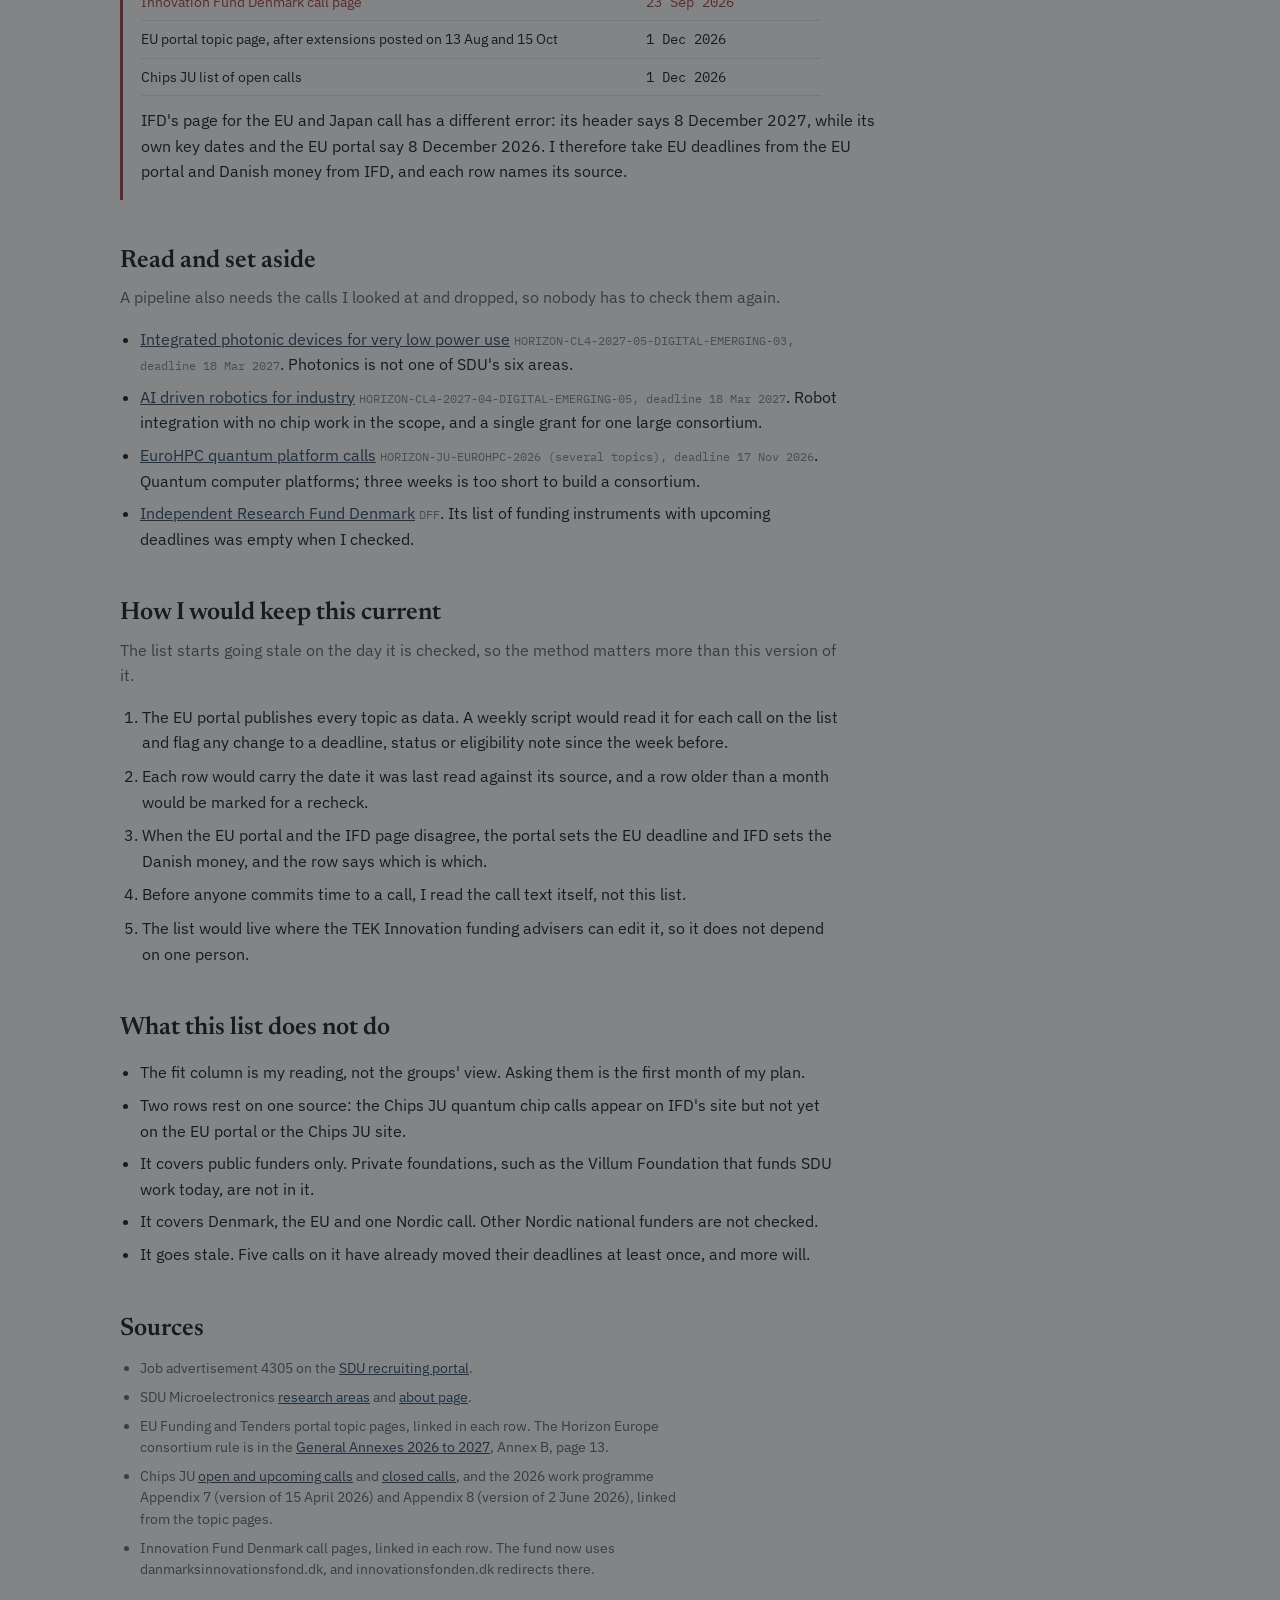
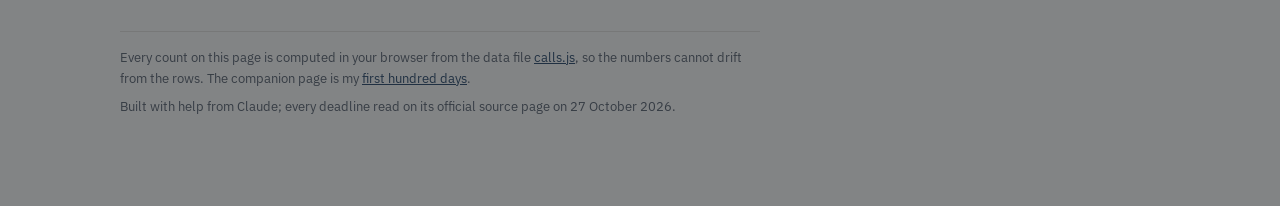
==== commit 77211079: "Footer wording" ====
--- a/index.html
+++ b/index.html
@@ -170,7 +170,7 @@
 
   <footer>
     <p>Every count on this page is computed in your browser from the data file <a href="https://github.com/bolgacg/call-radar/blob/main/calls.js">calls.js</a>, so the numbers cannot drift from the rows. The companion page is my <a href="100-days.html">first hundred days</a>.</p>
-    <p>Built with help from Claude; every deadline checked by hand against the source on 27 October 2026.</p>
+    <p>Built with help from Claude; every deadline read on its official source page on 27 October 2026.</p>
   </footer>
 </div>
 <script src="calls.js"></script>
